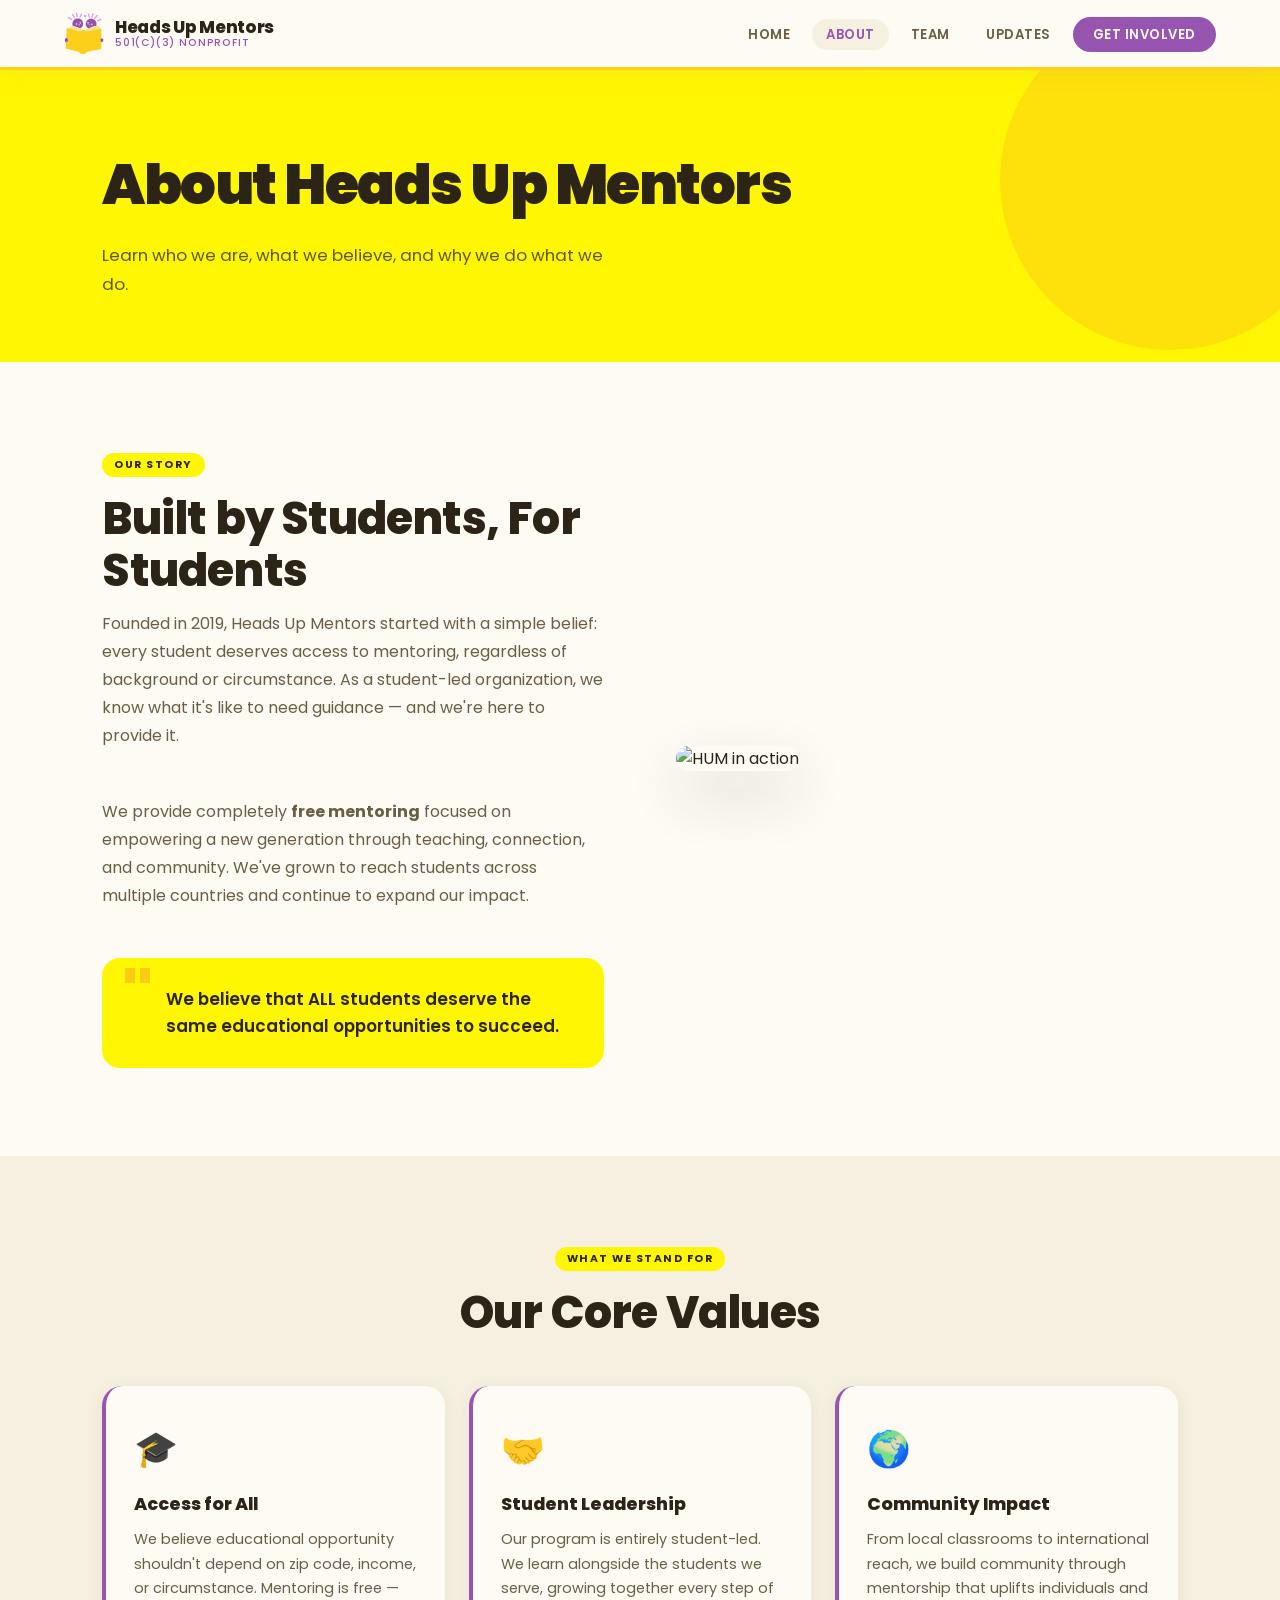
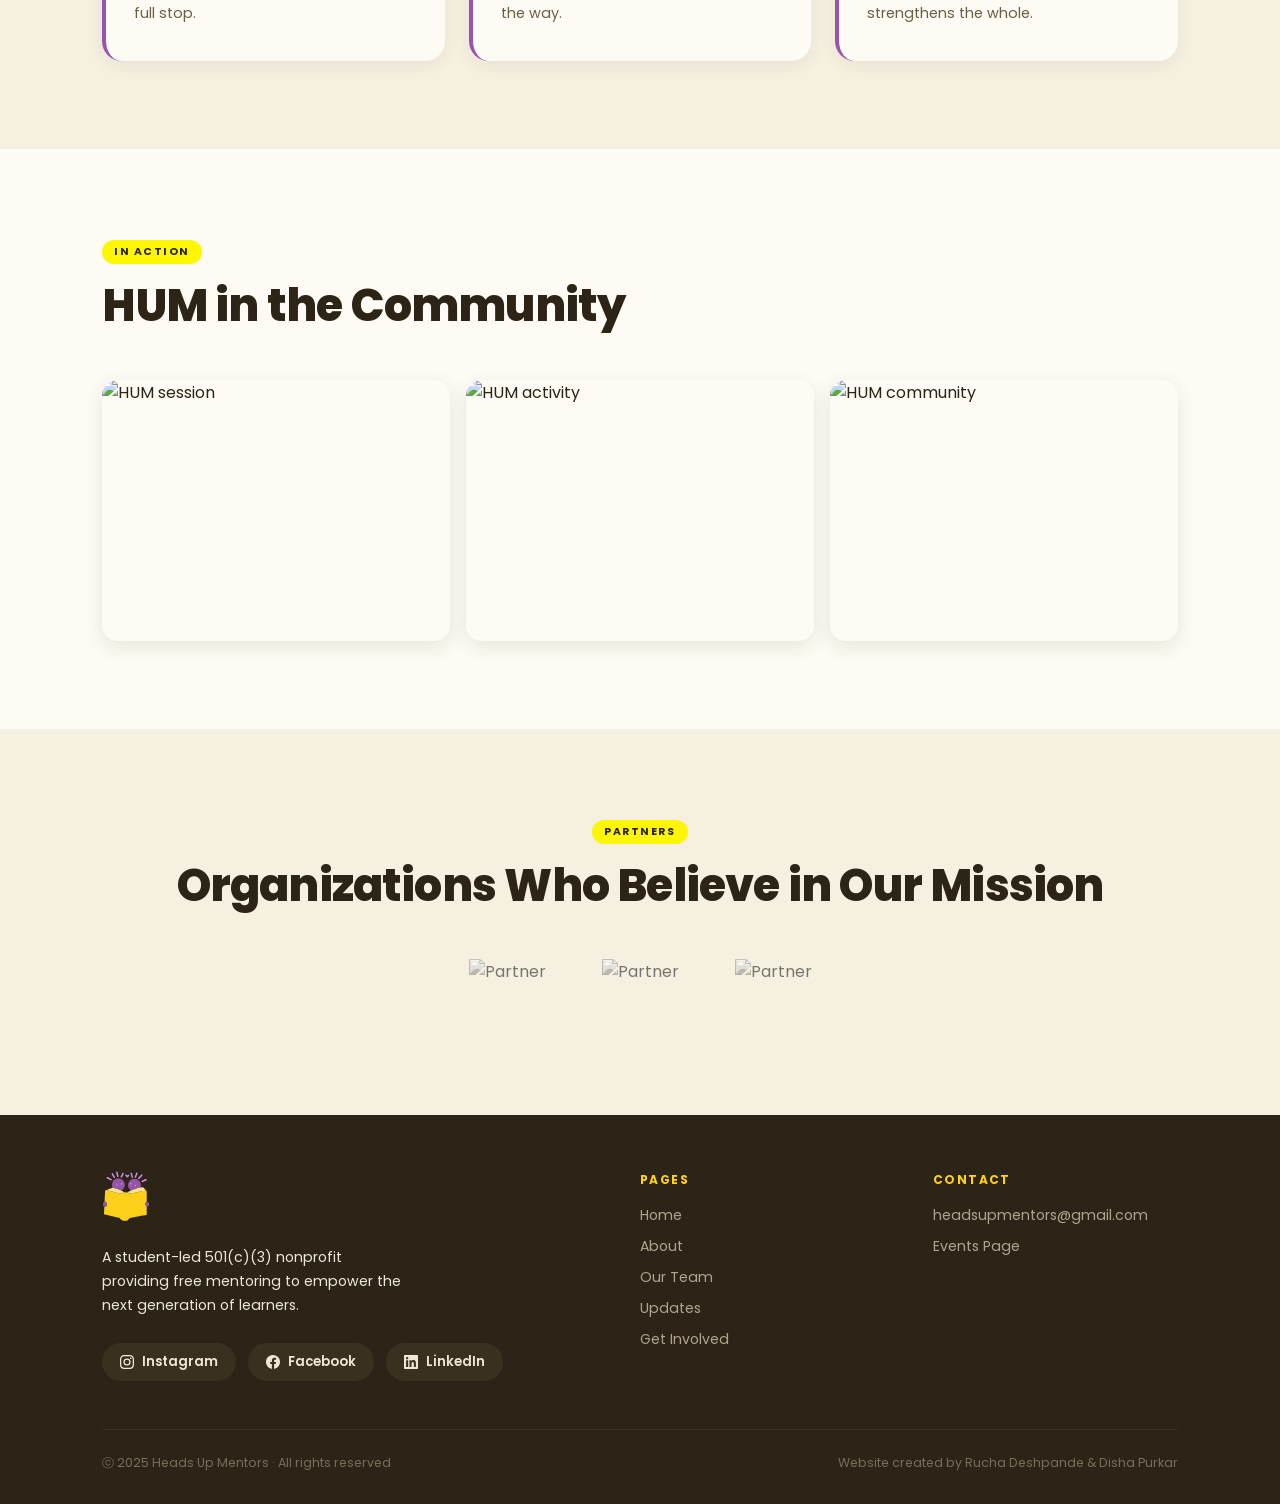
==== about.html @ 4ff621bc "Add files via upload" ====
<!DOCTYPE html>
<html lang="en">
<head>
  <meta charset="UTF-8" />
  <meta name="viewport" content="width=device-width, initial-scale=1.0" />
  <title>About — Heads Up Mentors</title>
  <link rel="icon" type="image/svg+xml" href="assets/logo.svg" />
  <link href="https://fonts.googleapis.com/css2?family=Poppins:wght@300;400;500;600;700;800;900&display=swap" rel="stylesheet" />
  <link rel="stylesheet" href="style.css" />
  <style>
    /* ── ABOUT STORY ── */
    #story {
      background: var(--cream);
      display: grid;
      grid-template-columns: 1fr 1fr;
      gap: 72px; align-items: center;
    }

    .story-text .section-sub { max-width: 100%; }

    .story-highlight {
      background: var(--yellow);
      border-radius: 18px;
      padding: 28px 32px;
      margin-top: 32px;
      font-size: 1.05rem; font-weight: 600;
      color: var(--text); line-height: 1.6;
      position: relative;
    }

    .story-highlight::before {
      content: '"';
      font-size: 4rem; font-weight: 900;
      color: var(--amber); line-height: 1;
      position: absolute; top: 8px; left: 20px;
      opacity: 0.6;
    }

    .story-highlight p { padding-left: 32px; }

    .story-image img {
      width: 100%; border-radius: 24px;
      box-shadow: 0 24px 56px rgba(44,36,22,0.16);
      object-fit: cover; aspect-ratio: 3/4;
    }

    /* ── VALUES ── */
    #values {
      background: var(--cream2);
    }

    .values-grid {
      display: grid; grid-template-columns: repeat(3, 1fr); gap: 24px;
      margin-top: 48px;
    }

    .value-card {
      background: var(--cream);
      border-radius: 20px;
      padding: 36px 28px;
      border-left: 4px solid var(--purple);
      box-shadow: 0 4px 18px rgba(44,36,22,0.07);
    }

    .value-icon {
      font-size: 2.2rem; margin-bottom: 16px;
    }

    .value-title {
      font-size: 1.1rem; font-weight: 800;
      color: var(--text); margin-bottom: 10px;
    }

    .value-desc {
      font-size: 0.9rem; color: var(--mid); line-height: 1.7;
    }

    /* ── GALLERY ── */
    #gallery {
      background: var(--cream);
    }

    .gallery-grid {
      display: grid;
      grid-template-columns: repeat(3, 1fr); gap: 16px;
      margin-top: 48px;
    }

    .gallery-grid img {
      width: 100%; border-radius: 16px;
      object-fit: cover; aspect-ratio: 4/3;
      box-shadow: 0 6px 20px rgba(44,36,22,0.1);
      transition: transform 0.3s, box-shadow 0.3s;
    }

    .gallery-grid img:hover {
      transform: scale(1.04);
      box-shadow: 0 14px 36px rgba(44,36,22,0.18);
    }

    /* ── PARTNERS ── */
    #partners {
      background: var(--cream2);
    }

    .partners-row {
      display: flex; align-items: center;
      justify-content: center;
      gap: 56px; flex-wrap: wrap; margin-top: 48px;
    }

    .partners-row img {
      height: 68px; object-fit: contain;
      filter: grayscale(100%); opacity: 0.6;
      transition: filter 0.25s, opacity 0.25s;
    }

    .partners-row img:hover { filter: none; opacity: 1; }

    @media (max-width: 860px) {
      #story { grid-template-columns: 1fr; }
      .story-image { display: none; }
      .values-grid { grid-template-columns: 1fr; }
      .gallery-grid { grid-template-columns: 1fr 1fr; }
    }
  </style>
</head>
<body class="page-body">
<div id="nav-placeholder"></div>

<!-- PAGE HERO -->
<div class="page-hero">
  <h1>About Heads Up Mentors</h1>
  <p>Learn who we are, what we believe, and why we do what we do.</p>
</div>

<!-- STORY -->
<section id="story">
  <div class="story-text fade-up">
    <span class="section-tag">Our Story</span>
    <h2 class="section-title">Built by Students, For Students</h2>
    <p class="section-sub">Founded in 2019, Heads Up Mentors started with a simple belief: every student deserves access to mentoring, regardless of background or circumstance. As a student-led organization, we know what it's like to need guidance — and we're here to provide it.</p>
    <p class="section-sub">We provide completely <strong>free mentoring</strong> focused on empowering a new generation through teaching, connection, and community. We've grown to reach students across multiple countries and continue to expand our impact.</p>
    <div class="story-highlight">
      <p>We believe that ALL students deserve the same educational opportunities to succeed.</p>
    </div>
  </div>
  <div class="story-image fade-up">
    <img src="https://headsupmentorshome.carrd.co/assets/images/image01.png?v=fd509c23" alt="HUM in action" />
  </div>
</section>

<!-- VALUES -->
<section id="values">
  <div style="text-align: center;" class="fade-up">
    <span class="section-tag">What We Stand For</span>
    <h2 class="section-title">Our Core Values</h2>
  </div>
  <div class="values-grid">
    <div class="value-card fade-up">
      <div class="value-icon">🎓</div>
      <div class="value-title">Access for All</div>
      <p class="value-desc">We believe educational opportunity shouldn't depend on zip code, income, or circumstance. Mentoring is free — full stop.</p>
    </div>
    <div class="value-card fade-up">
      <div class="value-icon">🤝</div>
      <div class="value-title">Student Leadership</div>
      <p class="value-desc">Our program is entirely student-led. We learn alongside the students we serve, growing together every step of the way.</p>
    </div>
    <div class="value-card fade-up">
      <div class="value-icon">🌍</div>
      <div class="value-title">Community Impact</div>
      <p class="value-desc">From local classrooms to international reach, we build community through mentorship that uplifts individuals and strengthens the whole.</p>
    </div>
  </div>
</section>

<!-- GALLERY -->
<section id="gallery">
  <div class="fade-up">
    <span class="section-tag">In Action</span>
    <h2 class="section-title">HUM in the Community</h2>
  </div>
  <div class="gallery-grid">
    <img class="fade-up" src="https://headsupmentorshome.carrd.co/assets/images/gallery01/0ad653ba.jpg?v=fd509c23" alt="HUM session" />
    <img class="fade-up" src="https://headsupmentorshome.carrd.co/assets/images/gallery01/97e61e13.jpg?v=fd509c23" alt="HUM activity" />
    <img class="fade-up" src="https://headsupmentorshome.carrd.co/assets/images/gallery01/51afdb2f.jpg?v=fd509c23" alt="HUM community" />
  </div>
</section>

<!-- PARTNERS -->
<section id="partners">
  <div style="text-align: center;" class="fade-up">
    <span class="section-tag">Partners</span>
    <h2 class="section-title">Organizations Who Believe in Our Mission</h2>
  </div>
  <div class="partners-row fade-up">
    <img src="https://headsupmentorshome.carrd.co/assets/images/gallery02/13d4cb9b.jpg?v=fd509c23" alt="Partner" />
    <img src="https://headsupmentorshome.carrd.co/assets/images/gallery02/035ffdde.png?v=fd509c23" alt="Partner" />
    <img src="https://headsupmentorshome.carrd.co/assets/images/gallery02/e209a866.png?v=fd509c23" alt="Partner" />
  </div>
</section>

<div id="footer-placeholder"></div>
<script src="components.js"></script>
</body>
</html>
---- style.css ----
/* ── RESET & ROOT ── */
*, *::before, *::after { box-sizing: border-box; margin: 0; padding: 0; }

:root {
  --yellow:   #FFF603;
  --gold:     #FED117;
  --amber:    #FAB11F;
  --purple:   #9754B1;
  --lavender: #CF87EC;
  --cream:    #FDFBF3;
  --cream2:   #F5F0E0;
  --warm:     #EDE8D5;
  --text:     #2C2416;
  --mid:      #6B5E45;
  --light-mid:#9B8E7A;
}

html { scroll-behavior: smooth; }

body {
  font-family: 'Poppins', sans-serif;
  background: var(--cream);
  color: var(--text);
  overflow-x: hidden;
}

/* ── NAV ── */
nav {
  position: fixed; top: 0; left: 0; right: 0;
  z-index: 100;
  display: flex; align-items: center; justify-content: space-between;
  padding: 0 5%;
  height: 70px;
  background: var(--cream);
  border-bottom: 3px solid var(--gold);
  box-shadow: 0 2px 24px rgba(151,84,177,0.08);
}

.nav-logo {
  display: flex; align-items: center; gap: 10px;
  text-decoration: none;
}

.nav-logo img {
  height: 44px; width: auto;
}

.nav-logo-text {
  font-weight: 800; font-size: 1.05rem;
  color: var(--text); letter-spacing: -0.3px;
  line-height: 1.2;
}

.nav-logo-text span {
  display: block;
  font-size: 0.65rem; font-weight: 500;
  color: var(--purple); letter-spacing: 0.08em;
  text-transform: uppercase;
}

.nav-links {
  display: flex; gap: 8px; list-style: none; align-items: center;
}

.nav-links a {
  text-decoration: none;
  font-weight: 600; font-size: 0.82rem;
  color: var(--mid);
  letter-spacing: 0.04em;
  text-transform: uppercase;
  padding: 6px 14px;
  border-radius: 50px;
  transition: color 0.2s, background 0.2s;
}

.nav-links a:hover { color: var(--purple); background: var(--cream2); }
.nav-links a.active { color: var(--purple); background: var(--cream2); }

.nav-cta {
  background: var(--purple) !important;
  color: var(--cream) !important;
  padding: 8px 20px !important;
}

.nav-cta:hover { background: var(--amber) !important; color: var(--text) !important; }

/* hamburger */
.nav-hamburger {
  display: none; flex-direction: column; gap: 5px; cursor: pointer;
  background: none; border: none; padding: 4px;
}

.nav-hamburger span {
  display: block; width: 24px; height: 2px;
  background: var(--text); border-radius: 2px;
  transition: transform 0.3s, opacity 0.3s;
}

/* mobile menu */
.mobile-menu {
  display: none;
  position: fixed; top: 70px; left: 0; right: 0;
  background: var(--cream);
  border-bottom: 2px solid var(--gold);
  padding: 20px 5%;
  flex-direction: column; gap: 4px;
  z-index: 99;
  box-shadow: 0 8px 32px rgba(0,0,0,0.1);
}

.mobile-menu.open { display: flex; }
.mobile-menu a {
  text-decoration: none; font-weight: 600; font-size: 0.95rem;
  color: var(--text); padding: 12px 16px; border-radius: 10px;
  transition: background 0.2s;
}
.mobile-menu a:hover { background: var(--cream2); }
.mobile-menu a.mobile-cta {
  background: var(--purple); color: var(--cream);
  text-align: center; margin-top: 8px;
}

/* ── PAGE WRAPPER ── */
.page-body { padding-top: 70px; }

/* ── SECTIONS ── */
section { padding: 88px 8%; }

.section-tag {
  display: inline-block;
  background: var(--yellow);
  color: var(--text);
  font-size: 0.67rem; font-weight: 700;
  letter-spacing: 0.14em; text-transform: uppercase;
  padding: 4px 12px; border-radius: 50px;
  margin-bottom: 16px;
}

.section-title {
  font-size: clamp(1.9rem, 3.5vw, 2.8rem);
  font-weight: 800;
  letter-spacing: -0.8px;
  line-height: 1.15;
  margin-bottom: 14px;
  color: var(--text);
}

.section-sub {
  font-size: 1rem;
  color: var(--mid);
  line-height: 1.75;
  max-width: 560px;
  margin-bottom: 48px;
}

/* ── BUTTONS ── */
.btn-primary {
  background: var(--purple);
  color: var(--cream);
  padding: 14px 32px;
  border-radius: 50px;
  font-weight: 700; font-size: 0.88rem;
  text-decoration: none;
  letter-spacing: 0.02em;
  display: inline-block;
  transition: transform 0.2s, box-shadow 0.2s;
  box-shadow: 0 4px 20px rgba(151,84,177,0.3);
}

.btn-primary:hover { transform: translateY(-2px); box-shadow: 0 8px 28px rgba(151,84,177,0.4); }

.btn-yellow {
  background: var(--yellow);
  color: var(--text);
  padding: 14px 32px;
  border-radius: 50px;
  font-weight: 700; font-size: 0.88rem;
  text-decoration: none;
  display: inline-block;
  transition: transform 0.2s;
  box-shadow: 0 4px 20px rgba(254,209,23,0.4);
}

.btn-yellow:hover { transform: translateY(-2px); }

.btn-outline {
  border: 2px solid var(--purple);
  color: var(--purple);
  padding: 12px 30px;
  border-radius: 50px;
  font-weight: 700; font-size: 0.88rem;
  text-decoration: none;
  display: inline-block;
  transition: background 0.2s, color 0.2s;
}

.btn-outline:hover { background: var(--purple); color: var(--cream); }

/* ── ANIMATIONS ── */
.fade-up {
  opacity: 0; transform: translateY(28px);
  transition: opacity 0.6s ease, transform 0.6s ease;
}
.fade-up.visible { opacity: 1; transform: translateY(0); }

/* ── FOOTER ── */
footer {
  background: var(--text);
  padding: 56px 8% 32px;
}

.footer-grid {
  display: grid;
  grid-template-columns: 2fr 1fr 1fr;
  gap: 48px;
  margin-bottom: 48px;
}

.footer-brand img { height: 52px; margin-bottom: 16px; }
.footer-brand p {
  font-size: 0.88rem; color: var(--warm); line-height: 1.7;
  max-width: 300px;
}

.footer-col h4 {
  font-size: 0.75rem; font-weight: 700;
  letter-spacing: 0.12em; text-transform: uppercase;
  color: var(--gold); margin-bottom: 16px;
}

.footer-col a {
  display: block;
  font-size: 0.88rem; color: #b0a490;
  text-decoration: none; margin-bottom: 10px;
  transition: color 0.2s;
}

.footer-col a:hover { color: var(--yellow); }

.footer-bottom {
  border-top: 1px solid #3a3020;
  padding-top: 24px;
  display: flex; justify-content: space-between; align-items: center;
  flex-wrap: wrap; gap: 12px;
  font-size: 0.78rem; color: #7a6e5a;
}

.footer-bottom a { color: var(--gold); text-decoration: none; }

/* ── SOCIALS ── */
.social-row {
  display: flex; gap: 12px; flex-wrap: wrap;
}

.social-link {
  display: flex; align-items: center; gap: 8px;
  background: #3a3020;
  color: var(--warm);
  text-decoration: none;
  padding: 9px 18px;
  border-radius: 50px;
  font-weight: 600; font-size: 0.82rem;
  transition: background 0.2s, color 0.2s;
}

.social-link:hover { background: var(--purple); color: var(--cream); }

/* ── PAGE HERO BANNER ── */
.page-hero {
  background: var(--yellow);
  padding: 72px 8% 64px;
  position: relative; overflow: hidden;
}

.page-hero::after {
  content: '';
  position: absolute; right: -60px; top: -60px;
  width: 340px; height: 340px;
  border-radius: 50%; background: var(--amber); opacity: 0.3;
  pointer-events: none;
}

.page-hero h1 {
  font-size: clamp(2.2rem, 5vw, 3.5rem);
  font-weight: 900; letter-spacing: -1.5px;
  color: var(--text); position: relative; z-index: 1;
}

.page-hero p {
  font-size: 1.05rem; color: var(--text);
  opacity: 0.75; max-width: 520px;
  margin-top: 14px; line-height: 1.7;
  position: relative; z-index: 1;
}

/* ── RESPONSIVE ── */
@media (max-width: 860px) {
  .nav-links { display: none; }
  .nav-hamburger { display: flex; }
  .footer-grid { grid-template-columns: 1fr; gap: 32px; }
  section { padding: 64px 6%; }
}
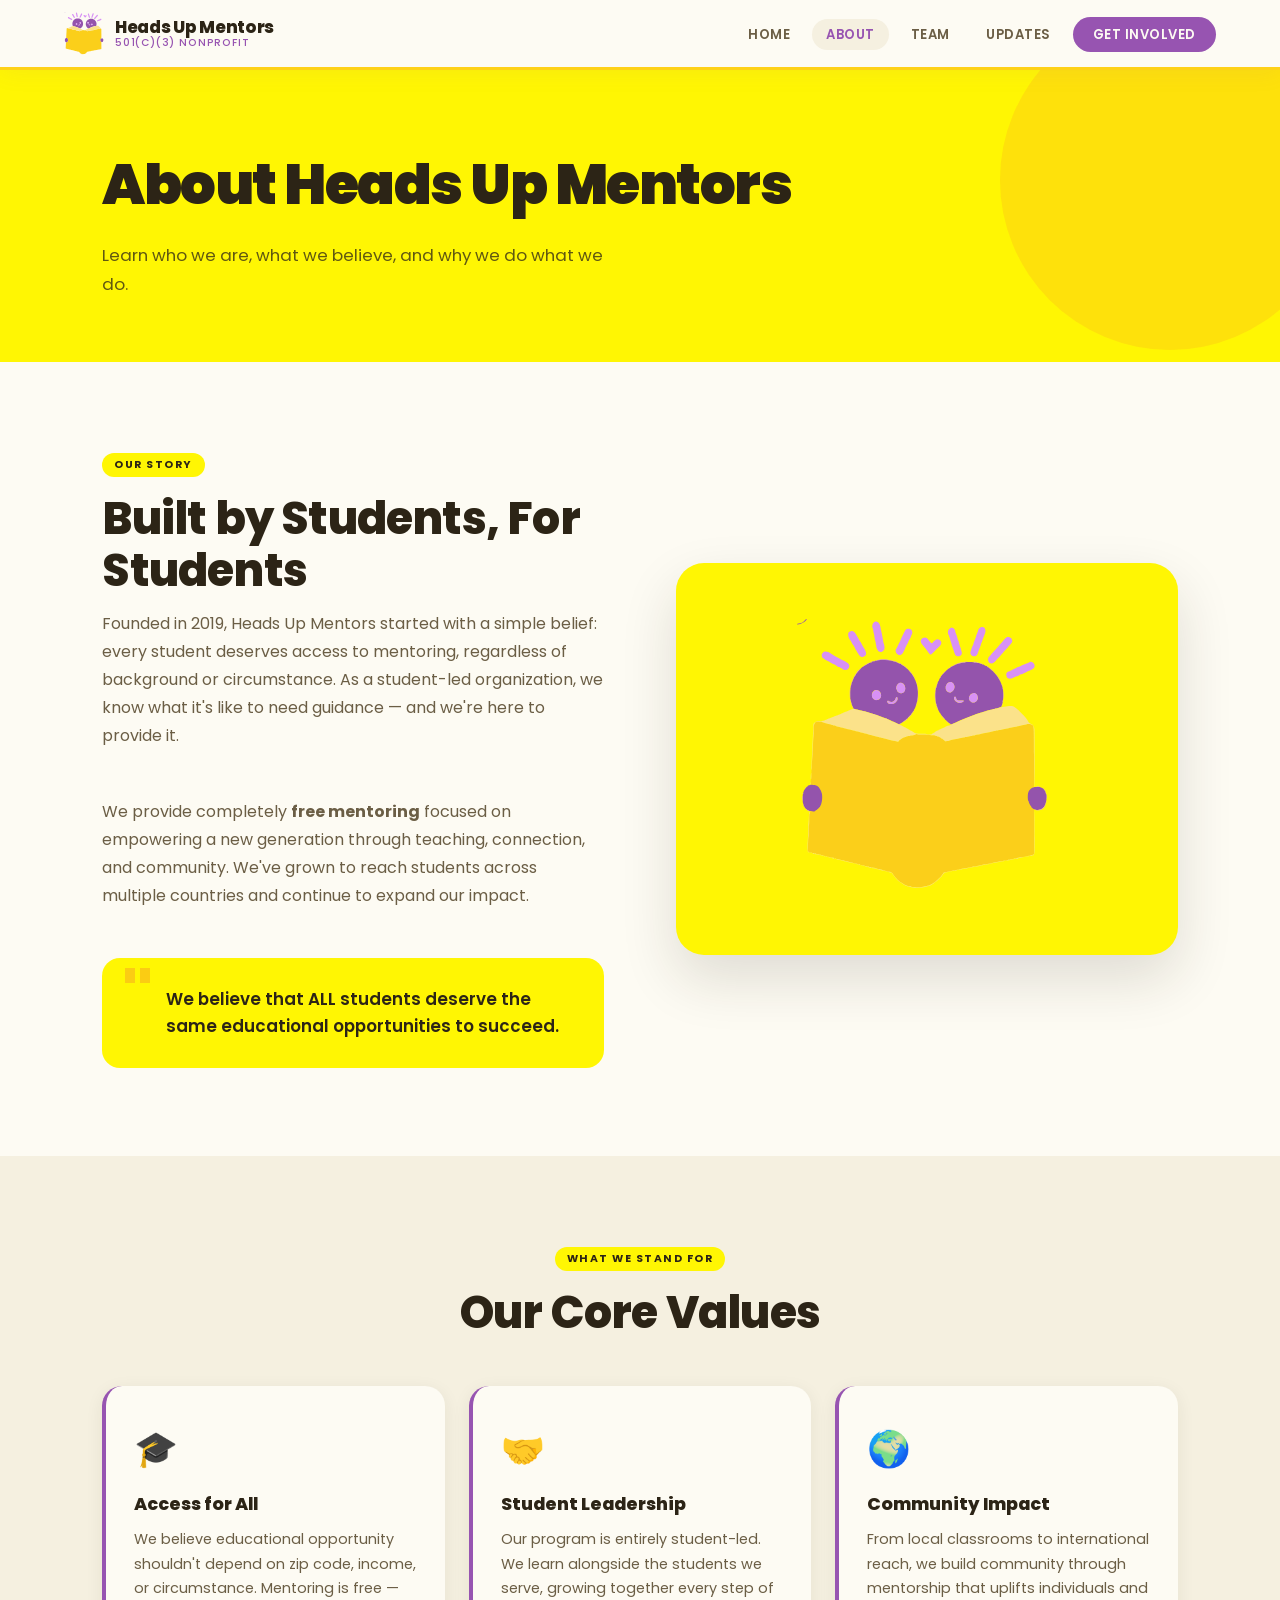
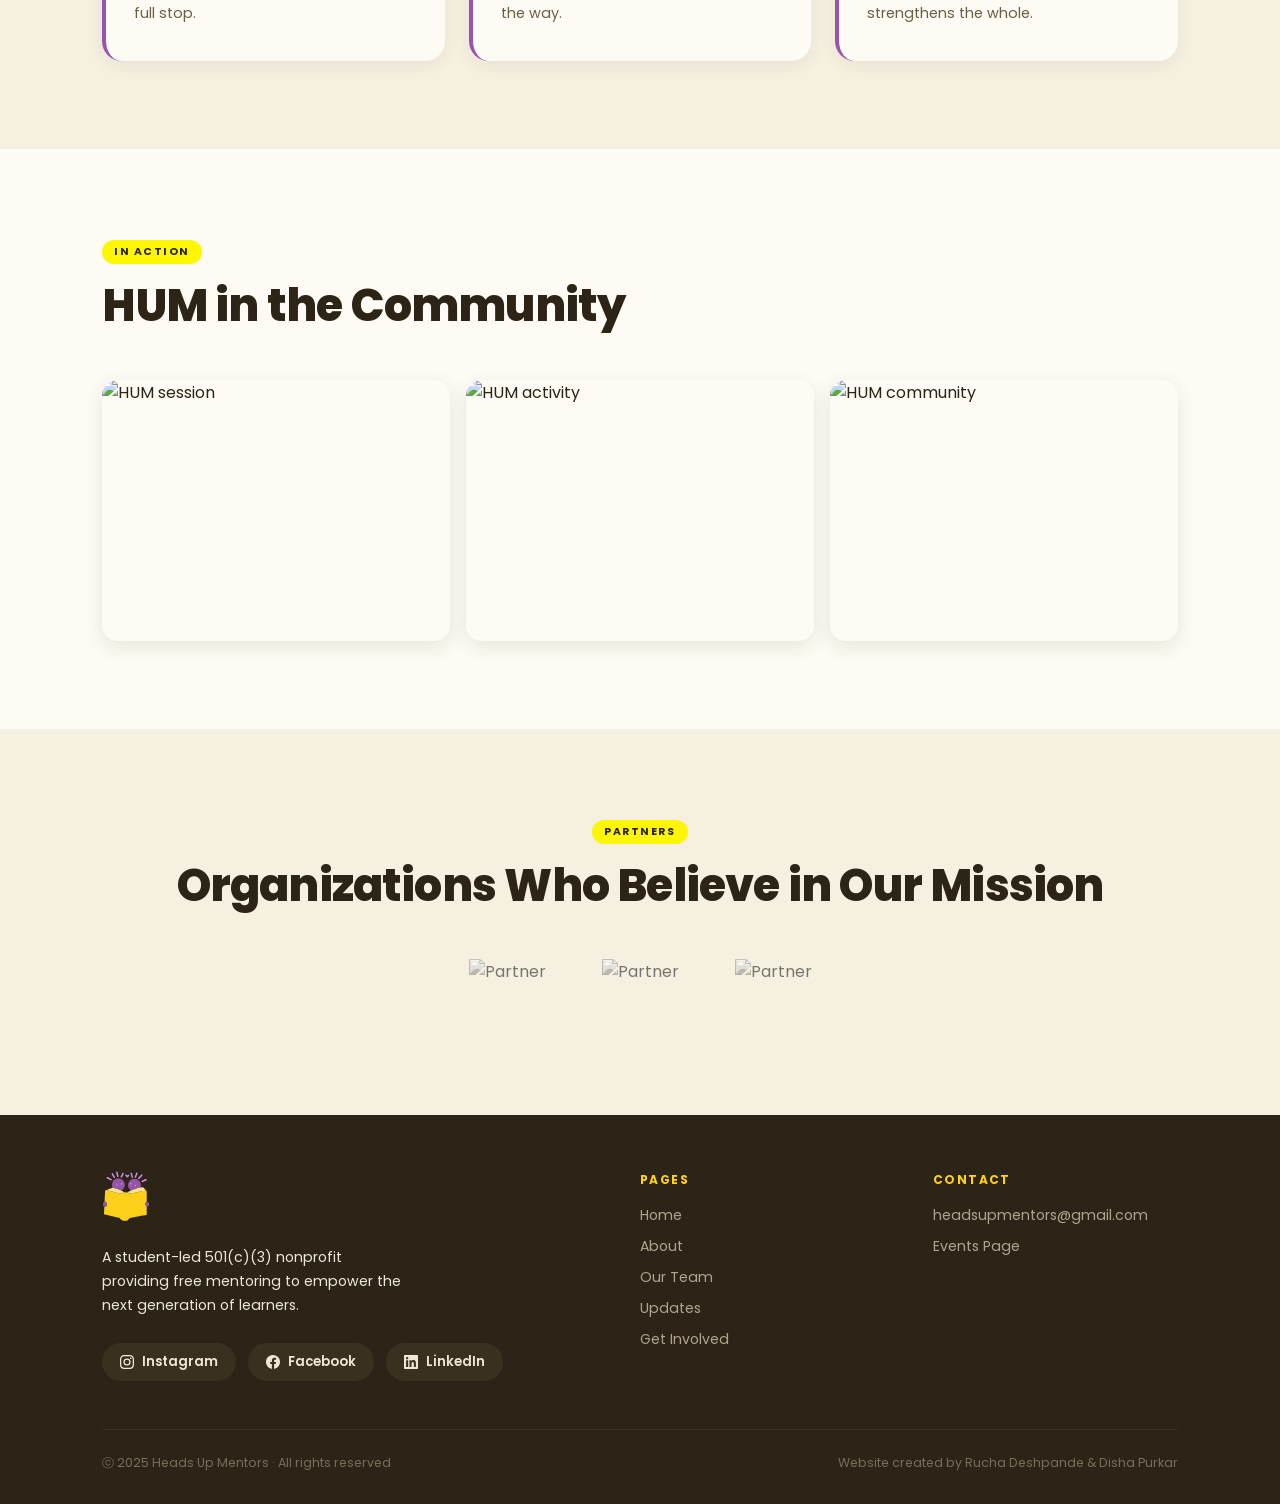
==== commit 5a31c8d4: "Add files via upload" ====
--- a/about.html
+++ b/about.html
@@ -38,10 +38,16 @@
 
     .story-highlight p { padding-left: 32px; }
 
+    .story-image {
+      background: var(--yellow);
+      border-radius: 28px;
+      padding: 56px 40px;
+      display: flex; align-items: center; justify-content: center;
+      box-shadow: 0 24px 56px rgba(44,36,22,0.14);
+    }
+
     .story-image img {
-      width: 100%; border-radius: 24px;
-      box-shadow: 0 24px 56px rgba(44,36,22,0.16);
-      object-fit: cover; aspect-ratio: 3/4;
+      width: 100%; max-width: 260px; height: auto;
     }
 
     /* ── VALUES ── */
@@ -146,7 +152,7 @@
     </div>
   </div>
   <div class="story-image fade-up">
-    <img src="https://headsupmentorshome.carrd.co/assets/images/image01.png?v=fd509c23" alt="HUM in action" />
+    <img src="assets/logo.svg" alt="Heads Up Mentors" />
   </div>
 </section>
 
